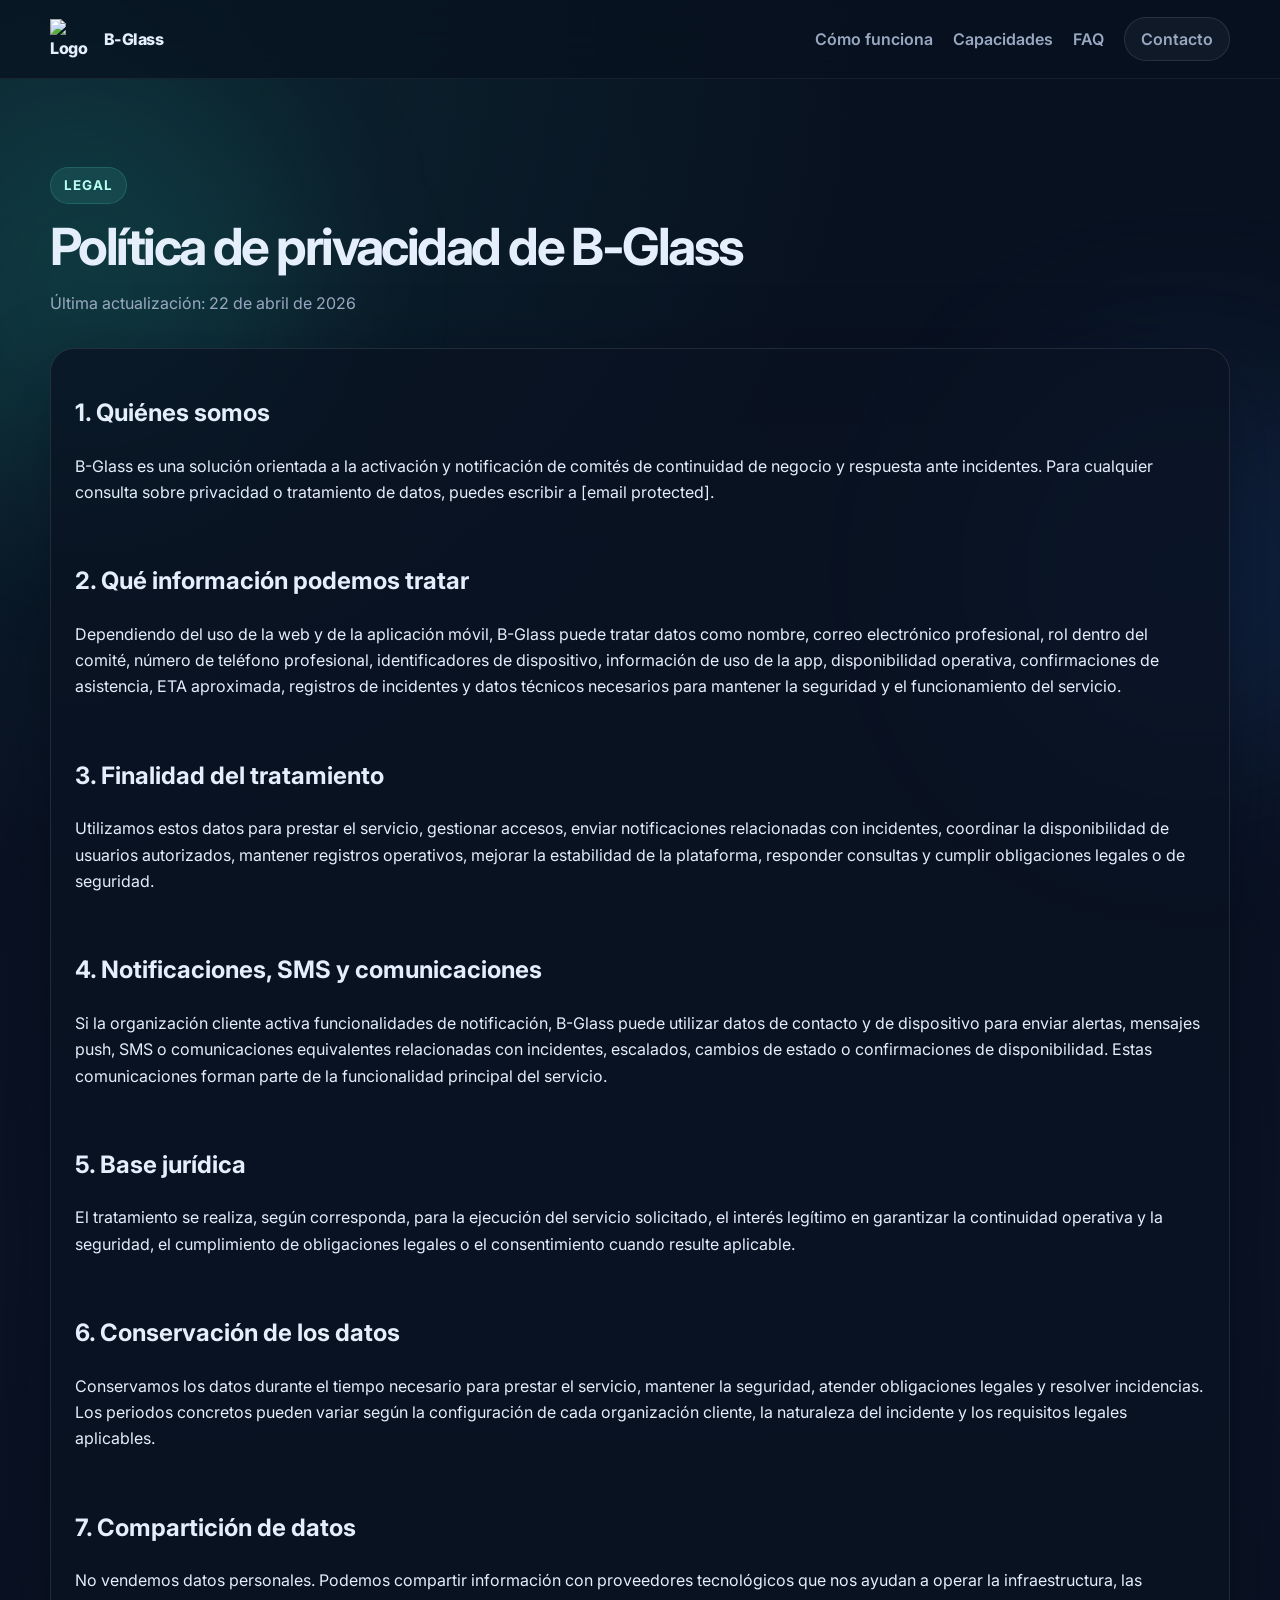
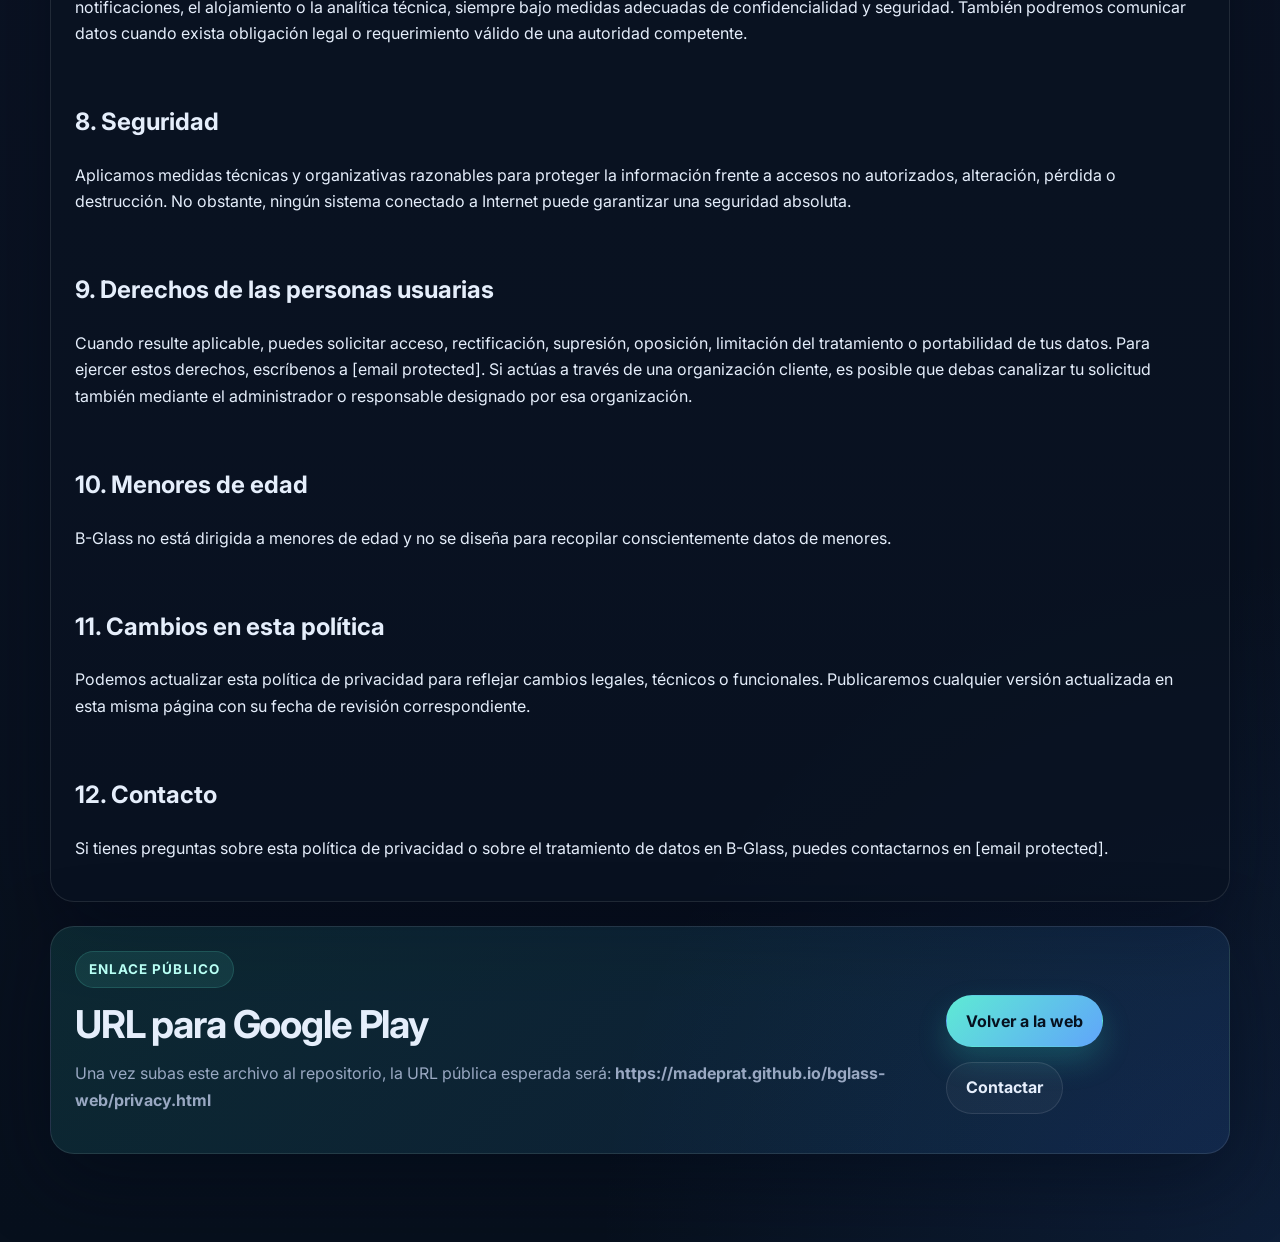
==== privacy.html @ fe754c95 "Add files via upload" ====
<!DOCTYPE html>
<html lang="es">
  <head>
    <meta charset="UTF-8" />
    <meta name="viewport" content="width=device-width, initial-scale=1.0" />
    <title>Política de privacidad | B-Glass</title>
    <meta
      name="description"
      content="Política de privacidad de B-Glass para la web y la aplicación móvil."
    />
    <meta name="theme-color" content="#0f172a" />
    <link rel="icon" type="image/svg+xml" href="assets/favicon.svg" />
    <link rel="preconnect" href="https://fonts.googleapis.com" />
    <link rel="preconnect" href="https://fonts.gstatic.com" crossorigin />
    <link
      href="https://fonts.googleapis.com/css2?family=Inter:wght@400;500;600;700;800&display=swap"
      rel="stylesheet"
    />
    <link rel="stylesheet" href="styles.css" />
  </head>
  <body>
    <div class="bg-orb orb-1"></div>
    <div class="bg-orb orb-2"></div>

    <header class="site-header">
      <div class="container nav-wrap">
        <a class="brand" href="index.html#inicio" aria-label="Ir al inicio">
          <img src="assets/logo-bglass.svg" alt="Logo de B-Glass" />
          <span>B-Glass</span>
        </a>
        <nav class="site-nav" style="display:flex;">
          <a href="index.html#como-funciona">Cómo funciona</a>
          <a href="index.html#capacidades">Capacidades</a>
          <a href="index.html#faq">FAQ</a>
          <a class="btn btn-sm btn-outline" href="/cdn-cgi/l/email-protection#97fff2eeb9f5f0fbf6e4e4d7f0faf6fefbb9f4f8faa8e4e2f5fdf2f4e3aad4f8f9e4e2fbe3f6b2a5a7d5bad0fbf6e4e4">Contacto</a>
        </nav>
      </div>
    </header>

    <main>
      <section class="section">
        <div class="container">
          <div class="section-head">
            <span class="eyebrow">Legal</span>
            <h1 style="margin:0; line-height:1.05; letter-spacing:-0.05em; font-size:clamp(2.5rem,4vw,4.4rem);">Política de privacidad de B-Glass</h1>
            <p>Última actualización: 22 de abril de 2026</p>
          </div>

          <div class="surface" style="padding:1.5rem; display:grid; gap:1.25rem;">
            <section>
              <h2>1. Quiénes somos</h2>
              <p>
                B-Glass es una solución orientada a la activación y notificación de comités de continuidad de negocio y respuesta ante incidentes. Para cualquier consulta sobre privacidad o tratamiento de datos, puedes escribir a <a href="/cdn-cgi/l/email-protection#a2cac7db8cc0c5cec3d1d1e2c5cfc3cbce8cc1cdcf"><span class="__cf_email__" data-cfemail="3e565b47105c59525f4d4d7e59535f5752105d5153">[email&#160;protected]</span></a>.
              </p>
            </section>

            <section>
              <h2>2. Qué información podemos tratar</h2>
              <p>
                Dependiendo del uso de la web y de la aplicación móvil, B-Glass puede tratar datos como nombre, correo electrónico profesional, rol dentro del comité, número de teléfono profesional, identificadores de dispositivo, información de uso de la app, disponibilidad operativa, confirmaciones de asistencia, ETA aproximada, registros de incidentes y datos técnicos necesarios para mantener la seguridad y el funcionamiento del servicio.
              </p>
            </section>

            <section>
              <h2>3. Finalidad del tratamiento</h2>
              <p>
                Utilizamos estos datos para prestar el servicio, gestionar accesos, enviar notificaciones relacionadas con incidentes, coordinar la disponibilidad de usuarios autorizados, mantener registros operativos, mejorar la estabilidad de la plataforma, responder consultas y cumplir obligaciones legales o de seguridad.
              </p>
            </section>

            <section>
              <h2>4. Notificaciones, SMS y comunicaciones</h2>
              <p>
                Si la organización cliente activa funcionalidades de notificación, B-Glass puede utilizar datos de contacto y de dispositivo para enviar alertas, mensajes push, SMS o comunicaciones equivalentes relacionadas con incidentes, escalados, cambios de estado o confirmaciones de disponibilidad. Estas comunicaciones forman parte de la funcionalidad principal del servicio.
              </p>
            </section>

            <section>
              <h2>5. Base jurídica</h2>
              <p>
                El tratamiento se realiza, según corresponda, para la ejecución del servicio solicitado, el interés legítimo en garantizar la continuidad operativa y la seguridad, el cumplimiento de obligaciones legales o el consentimiento cuando resulte aplicable.
              </p>
            </section>

            <section>
              <h2>6. Conservación de los datos</h2>
              <p>
                Conservamos los datos durante el tiempo necesario para prestar el servicio, mantener la seguridad, atender obligaciones legales y resolver incidencias. Los periodos concretos pueden variar según la configuración de cada organización cliente, la naturaleza del incidente y los requisitos legales aplicables.
              </p>
            </section>

            <section>
              <h2>7. Compartición de datos</h2>
              <p>
                No vendemos datos personales. Podemos compartir información con proveedores tecnológicos que nos ayudan a operar la infraestructura, las notificaciones, el alojamiento o la analítica técnica, siempre bajo medidas adecuadas de confidencialidad y seguridad. También podremos comunicar datos cuando exista obligación legal o requerimiento válido de una autoridad competente.
              </p>
            </section>

            <section>
              <h2>8. Seguridad</h2>
              <p>
                Aplicamos medidas técnicas y organizativas razonables para proteger la información frente a accesos no autorizados, alteración, pérdida o destrucción. No obstante, ningún sistema conectado a Internet puede garantizar una seguridad absoluta.
              </p>
            </section>

            <section>
              <h2>9. Derechos de las personas usuarias</h2>
              <p>
                Cuando resulte aplicable, puedes solicitar acceso, rectificación, supresión, oposición, limitación del tratamiento o portabilidad de tus datos. Para ejercer estos derechos, escríbenos a <a href="/cdn-cgi/l/email-protection#82eae7fbace0e5eee3f1f1c2e5efe3ebeeace1edef"><span class="__cf_email__" data-cfemail="fb939e82d5999c979a8888bb9c969a9297d5989496">[email&#160;protected]</span></a>. Si actúas a través de una organización cliente, es posible que debas canalizar tu solicitud también mediante el administrador o responsable designado por esa organización.
              </p>
            </section>

            <section>
              <h2>10. Menores de edad</h2>
              <p>
                B-Glass no está dirigida a menores de edad y no se diseña para recopilar conscientemente datos de menores.
              </p>
            </section>

            <section>
              <h2>11. Cambios en esta política</h2>
              <p>
                Podemos actualizar esta política de privacidad para reflejar cambios legales, técnicos o funcionales. Publicaremos cualquier versión actualizada en esta misma página con su fecha de revisión correspondiente.
              </p>
            </section>

            <section>
              <h2>12. Contacto</h2>
              <p>
                Si tienes preguntas sobre esta política de privacidad o sobre el tratamiento de datos en B-Glass, puedes contactarnos en <a href="/cdn-cgi/l/email-protection#87efe2fea9e5e0ebe6f4f4c7e0eae6eeeba9e4e8ea"><span class="__cf_email__" data-cfemail="204845590e42474c41535360474d41494c0e434f4d">[email&#160;protected]</span></a>.
              </p>
            </section>
          </div>

          <div class="cta-panel surface" style="margin-top:1.5rem;">
            <div>
              <span class="eyebrow">Enlace público</span>
              <h2>URL para Google Play</h2>
              <p>
                Una vez subas este archivo al repositorio, la URL pública esperada será: <strong>https://madeprat.github.io/bglass-web/privacy.html</strong>
              </p>
            </div>
            <div class="cta-actions">
              <a class="btn btn-primary" href="index.html">Volver a la web</a>
              <a class="btn btn-secondary" href="/cdn-cgi/l/email-protection#5b333e2275393c373a28281b3c363a32377538343664282e39313e382f66183435282e372f3a7e696b3f3e7e696b2b29322d3a38323f3a3f7e696b19761c373a2828">Contactar</a>
            </div>
          </div>
        </div>
      </section>
    </main>
  <script data-cfasync="false" src="/cdn-cgi/scripts/5c5dd728/cloudflare-static/email-decode.min.js"></script></body>
</html>
---- styles.css ----
:root {
  --bg: #07111f;
  --bg-soft: #0b1628;
  --surface: rgba(10, 19, 34, 0.78);
  --surface-strong: rgba(9, 17, 30, 0.95);
  --surface-soft: rgba(255, 255, 255, 0.04);
  --border: rgba(255, 255, 255, 0.1);
  --text: #e5eefb;
  --muted: #99a8c2;
  --primary: #5eead4;
  --primary-strong: #2dd4bf;
  --green-soft: rgba(74, 222, 128, 0.1);
  --red-soft: rgba(248, 113, 113, 0.1);
  --red: #f87171;
  --yellow: #fbbf24;
  --shadow: 0 24px 80px rgba(2, 8, 23, 0.45);
  --radius: 24px;
  --radius-sm: 16px;
  --max: 1180px;
}

* {
  box-sizing: border-box;
}

html {
  scroll-behavior: smooth;
}

body {
  margin: 0;
  font-family: "Inter", system-ui, -apple-system, BlinkMacSystemFont, "Segoe UI", sans-serif;
  background:
    radial-gradient(circle at top left, rgba(45, 212, 191, 0.12), transparent 28%),
    radial-gradient(circle at bottom right, rgba(59, 130, 246, 0.12), transparent 22%),
    linear-gradient(180deg, #08111f 0%, #0b1324 44%, #07101d 100%);
  color: var(--text);
  line-height: 1.65;
}

a {
  color: inherit;
  text-decoration: none;
}

img {
  display: block;
  max-width: 100%;
}

.container {
  width: min(calc(100% - 2rem), var(--max));
  margin: 0 auto;
}

.section {
  padding: 5.5rem 0;
  position: relative;
  z-index: 1;
}

.section-compact {
  padding-top: 1rem;
  padding-bottom: 1.5rem;
}

.alt-bg {
  background: linear-gradient(180deg, rgba(255, 255, 255, 0.02), rgba(255, 255, 255, 0));
}

.site-header {
  position: sticky;
  top: 0;
  z-index: 30;
  backdrop-filter: blur(18px);
  background: rgba(7, 17, 31, 0.72);
  border-bottom: 1px solid rgba(255, 255, 255, 0.06);
}

.nav-wrap {
  min-height: 78px;
  display: flex;
  align-items: center;
  justify-content: space-between;
  gap: 1rem;
}

.brand {
  display: inline-flex;
  align-items: center;
  gap: 0.85rem;
  font-weight: 800;
  letter-spacing: -0.03em;
}

.brand img {
  width: 40px;
  height: 40px;
}

.site-nav {
  display: flex;
  align-items: center;
  gap: 1.25rem;
}

.site-nav a {
  color: var(--muted);
  font-weight: 600;
  transition: color 0.2s ease;
}

.site-nav a:hover,
.site-nav a:focus-visible {
  color: var(--text);
}

.nav-toggle {
  display: none;
  width: 48px;
  height: 48px;
  padding: 0;
  border: 1px solid var(--border);
  border-radius: 14px;
  background: rgba(255, 255, 255, 0.04);
  cursor: pointer;
}

.nav-toggle span {
  display: block;
  width: 20px;
  height: 2px;
  border-radius: 999px;
  background: var(--text);
  margin: 4px auto;
}

.hero {
  padding-top: 4.5rem;
}

.hero-grid {
  display: grid;
  grid-template-columns: 1.15fr 0.95fr;
  gap: 2rem;
  align-items: center;
}

.eyebrow {
  display: inline-flex;
  align-items: center;
  gap: 0.4rem;
  margin-bottom: 1rem;
  padding: 0.4rem 0.8rem;
  background: rgba(94, 234, 212, 0.1);
  border: 1px solid rgba(94, 234, 212, 0.16);
  border-radius: 999px;
  color: #b8fff4;
  font-size: 0.84rem;
  font-weight: 700;
  text-transform: uppercase;
  letter-spacing: 0.08em;
}

.hero h1,
.section-head h2,
.split-grid h2,
.cta-panel h2 {
  margin: 0;
  line-height: 1.05;
  letter-spacing: -0.05em;
}

.hero h1 {
  font-size: clamp(3rem, 5vw, 5.5rem);
  max-width: 11ch;
}

.hero-text,
.section-head p,
.split-grid p,
.cta-panel p,
.feature-card p,
.step-card p,
.comparison p,
.faq-list p,
.trust-row p,
.statement-card p {
  color: var(--muted);
}

.hero-text {
  margin: 1.35rem 0 0;
  font-size: 1.12rem;
  max-width: 60ch;
}

.hero-actions,
.cta-actions {
  display: flex;
  flex-wrap: wrap;
  gap: 0.9rem;
  margin-top: 1.8rem;
}

.btn {
  display: inline-flex;
  align-items: center;
  justify-content: center;
  min-height: 52px;
  padding: 0 1.2rem;
  border-radius: 999px;
  border: 1px solid transparent;
  font-weight: 700;
  transition: transform 0.2s ease, box-shadow 0.2s ease, border-color 0.2s ease, background 0.2s ease;
}

.btn:hover,
.btn:focus-visible {
  transform: translateY(-2px);
}

.btn-primary {
  background: linear-gradient(135deg, var(--primary) 0%, #60a5fa 100%);
  color: #06111f;
  box-shadow: 0 14px 30px rgba(45, 212, 191, 0.22);
}

.btn-secondary,
.btn-outline {
  background: rgba(255, 255, 255, 0.04);
  border-color: var(--border);
  color: var(--text);
}

.btn-sm {
  min-height: 44px;
  padding-inline: 1rem;
}

.hero-bullets,
.checklist,
.comparison ul,
.footer-links,
.faq-list,
.features-grid,
.steps-grid {
  list-style: none;
  padding: 0;
  margin: 0;
}

.hero-bullets {
  display: flex;
  flex-wrap: wrap;
  gap: 0.75rem;
  margin-top: 1.4rem;
}

.hero-bullets li {
  padding: 0.6rem 0.9rem;
  border: 1px solid rgba(255, 255, 255, 0.08);
  border-radius: 999px;
  background: rgba(255, 255, 255, 0.04);
  color: #dce9fb;
  font-weight: 600;
}

.surface {
  background: var(--surface);
  border: 1px solid var(--border);
  border-radius: var(--radius);
  box-shadow: var(--shadow);
}

.soft {
  background: linear-gradient(180deg, rgba(255, 255, 255, 0.04), rgba(255, 255, 255, 0.02));
}

.hero-card,
.cta-panel,
.statement-card,
.checklist-card {
  padding: 1.5rem;
}

.surface-header {
  display: flex;
  flex-wrap: wrap;
  gap: 0.6rem;
  margin-bottom: 1rem;
}

.pill {
  display: inline-flex;
  align-items: center;
  min-height: 34px;
  padding: 0.35rem 0.8rem;
  border-radius: 999px;
  font-size: 0.85rem;
  font-weight: 700;
}

.pill-green {
  background: var(--green-soft);
  color: #86efac;
  border: 1px solid rgba(134, 239, 172, 0.2);
}

.pill-red {
  background: var(--red-soft);
  color: #fca5a5;
  border: 1px solid rgba(252, 165, 165, 0.2);
}

.comparison-grid {
  display: grid;
  grid-template-columns: repeat(2, minmax(0, 1fr));
  gap: 1rem;
}

.comparison {
  min-height: 100%;
  padding: 1.35rem;
  border-radius: 20px;
}

.comparison-positive {
  background: linear-gradient(180deg, rgba(74, 222, 128, 0.12), rgba(74, 222, 128, 0.04));
  border: 1px solid rgba(134, 239, 172, 0.16);
}

.comparison-negative {
  background: linear-gradient(180deg, rgba(248, 113, 113, 0.12), rgba(248, 113, 113, 0.04));
  border: 1px solid rgba(252, 165, 165, 0.16);
}

.comparison h3,
.feature-card h3,
.step-card h3,
.statement-card h3,
.checklist-card h3,
.cta-panel h2,
.faq-list summary {
  margin-top: 0;
  letter-spacing: -0.03em;
}

.comparison ul li,
.checklist li {
  position: relative;
  padding-left: 1.5rem;
  margin-top: 0.75rem;
  color: #dfe8f7;
}

.comparison-positive ul li::before,
.checklist li::before {
  content: "✓";
  position: absolute;
  left: 0;
  color: #86efac;
  font-weight: 800;
}

.comparison-negative ul li::before {
  content: "✕";
  position: absolute;
  left: 0;
  color: #fca5a5;
  font-weight: 800;
}

.trust-row {
  display: grid;
  grid-template-columns: repeat(3, minmax(0, 1fr));
  gap: 1rem;
  padding: 1.25rem;
}

.trust-row strong {
  display: block;
  font-size: 1rem;
  margin-bottom: 0.35rem;
}

.section-head {
  max-width: 720px;
  margin-bottom: 2rem;
}

.section-head h2,
.split-grid h2,
.cta-panel h2 {
  font-size: clamp(2rem, 3vw, 3.35rem);
}

.steps-grid,
.features-grid {
  display: grid;
  grid-template-columns: repeat(2, minmax(0, 1fr));
  gap: 1rem;
}

.step-card,
.feature-card {
  padding: 1.35rem;
}

.step-number {
  display: inline-flex;
  align-items: center;
  justify-content: center;
  width: 56px;
  height: 56px;
  border-radius: 18px;
  background: linear-gradient(135deg, rgba(94, 234, 212, 0.16), rgba(96, 165, 250, 0.16));
  color: #d9fbff;
  font-weight: 800;
  letter-spacing: 0.08em;
  margin-bottom: 1rem;
}

.split-grid {
  display: grid;
  grid-template-columns: repeat(2, minmax(0, 1fr));
  gap: 2rem;
  align-items: center;
}

.reverse {
  direction: rtl;
}

.reverse > * {
  direction: ltr;
}

.statement-head {
  display: inline-flex;
  margin-bottom: 1rem;
  padding: 0.4rem 0.75rem;
  border-radius: 999px;
  background: rgba(251, 191, 36, 0.1);
  border: 1px solid rgba(251, 191, 36, 0.18);
  color: #fde68a;
  font-weight: 700;
}

.text-link {
  display: inline-flex;
  margin-top: 1.2rem;
  color: #b8fff4;
  font-weight: 700;
}

.faq-list {
  display: grid;
  gap: 0.85rem;
}

.faq-list details {
  padding: 1.2rem 1.25rem;
}

.faq-list summary {
  cursor: pointer;
  list-style: none;
  font-weight: 700;
}

.faq-list summary::-webkit-details-marker {
  display: none;
}

.faq-list details p {
  margin: 0.85rem 0 0;
}

.cta-panel {
  display: flex;
  align-items: center;
  justify-content: space-between;
  gap: 1.5rem;
  background: linear-gradient(135deg, rgba(45, 212, 191, 0.12), rgba(59, 130, 246, 0.12));
}

.site-footer {
  border-top: 1px solid rgba(255, 255, 255, 0.08);
  padding: 1.5rem 0 2rem;
}

.footer-wrap {
  display: grid;
  grid-template-columns: 1.2fr 1fr auto;
  gap: 1rem;
  align-items: center;
}

.footer-brand {
  margin-bottom: 0.4rem;
}

.footer-copy,
.footer-meta {
  color: var(--muted);
}

.footer-links {
  display: flex;
  justify-content: center;
  gap: 1.2rem;
  color: var(--muted);
  font-weight: 600;
}

.footer-meta {
  display: flex;
  flex-direction: column;
  align-items: flex-end;
  gap: 0.15rem;
}

.bg-orb {
  position: fixed;
  inset: auto;
  z-index: 0;
  width: 420px;
  height: 420px;
  border-radius: 999px;
  filter: blur(80px);
  pointer-events: none;
}

.orb-1 {
  top: 80px;
  left: -120px;
  background: rgba(45, 212, 191, 0.12);
}

.orb-2 {
  right: -120px;
  bottom: 120px;
  background: rgba(59, 130, 246, 0.12);
}

@media (max-width: 980px) {
  .hero-grid,
  .split-grid,
  .cta-panel,
  .footer-wrap,
  .trust-row,
  .steps-grid,
  .features-grid,
  .comparison-grid {
    grid-template-columns: 1fr;
  }

  .footer-links,
  .footer-meta {
    justify-content: flex-start;
    align-items: flex-start;
  }
}

@media (max-width: 840px) {
  .nav-toggle {
    display: inline-block;
  }

  .site-nav {
    position: absolute;
    top: calc(100% + 0.75rem);
    right: 1rem;
    left: 1rem;
    display: none;
    flex-direction: column;
    align-items: stretch;
    padding: 1rem;
    background: rgba(7, 17, 31, 0.95);
    border: 1px solid var(--border);
    border-radius: 20px;
    box-shadow: var(--shadow);
  }

  .site-nav.is-open {
    display: flex;
  }

  .site-nav .btn {
    width: 100%;
  }

  .hero {
    padding-top: 3rem;
  }

  .section {
    padding: 4rem 0;
  }
}

@media (max-width: 560px) {
  .container {
    width: min(calc(100% - 1.2rem), var(--max));
  }

  .hero h1 {
    font-size: 2.75rem;
  }

  .btn,
  .btn-sm {
    width: 100%;
  }

  .hero-actions,
  .cta-actions {
    flex-direction: column;
  }

  .hero-card,
  .step-card,
  .feature-card,
  .statement-card,
  .checklist-card,
  .cta-panel,
  .faq-list details {
    padding: 1.1rem;
  }
}
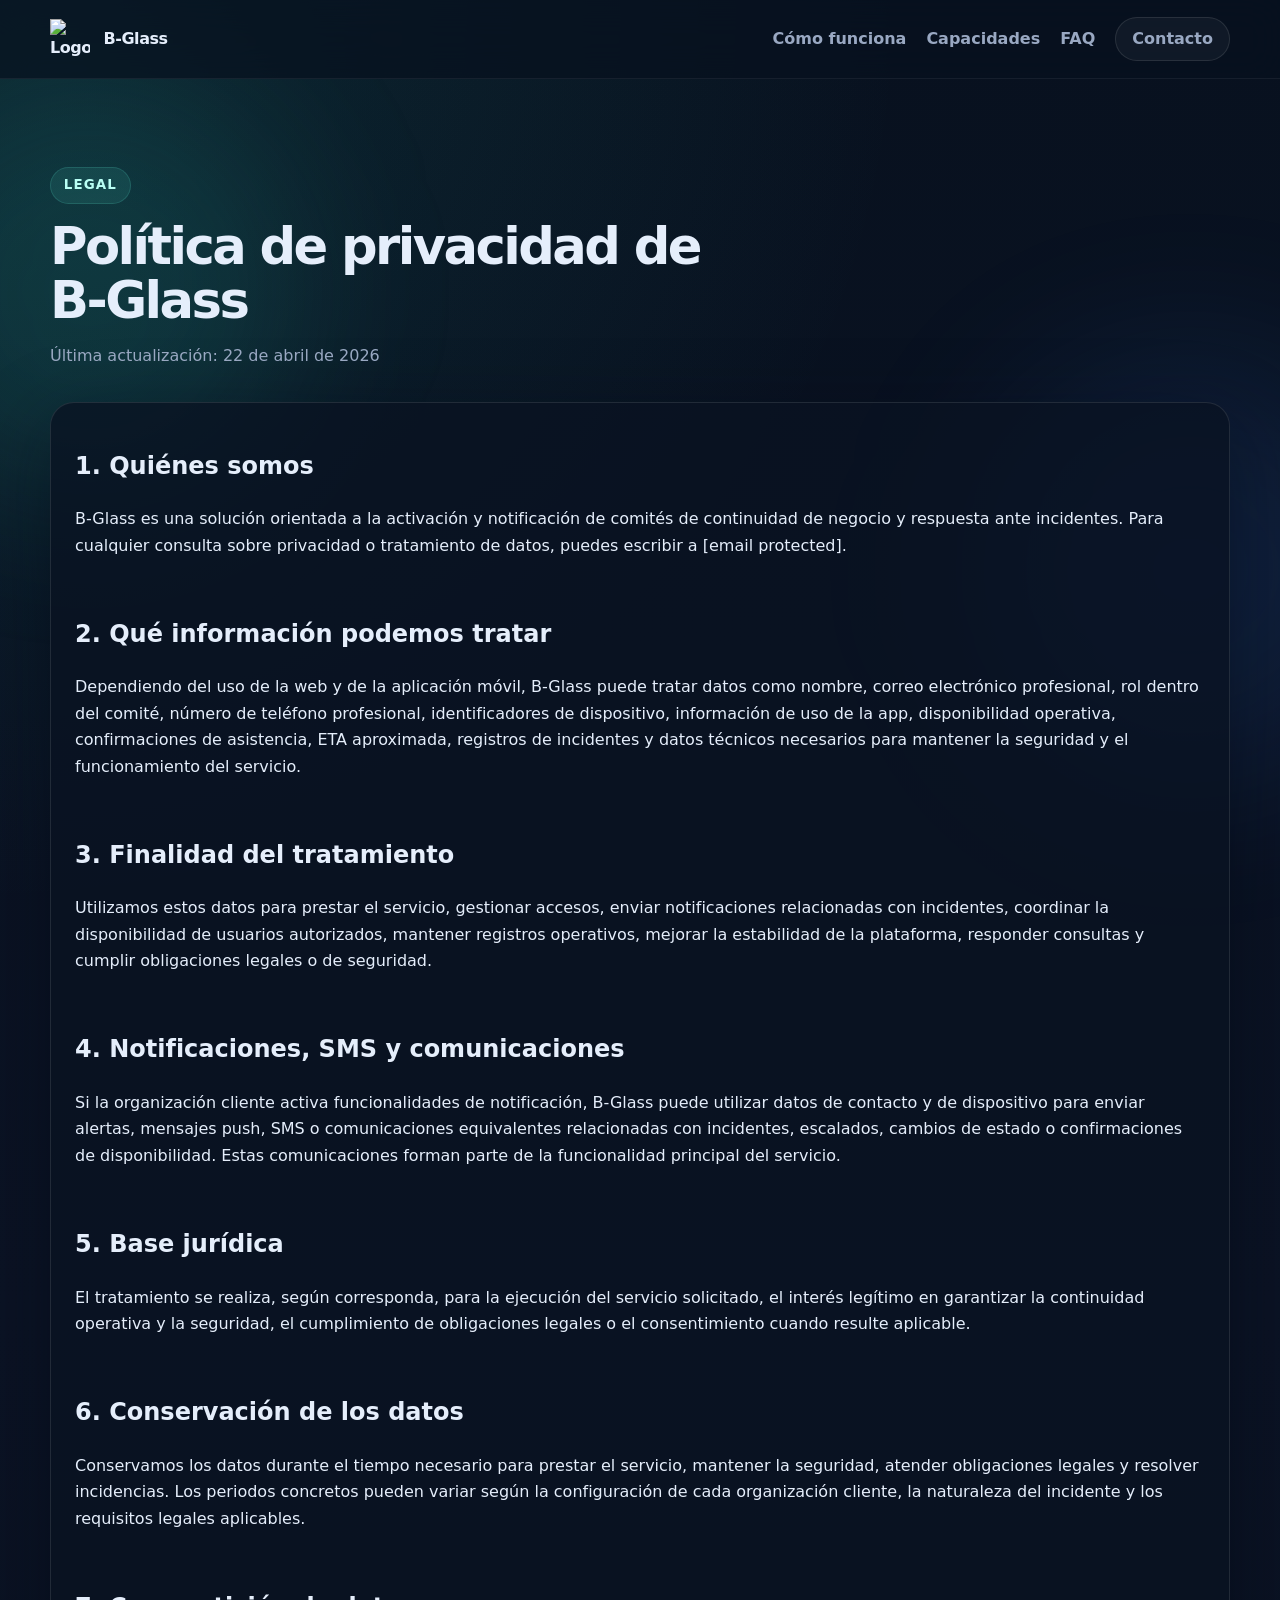
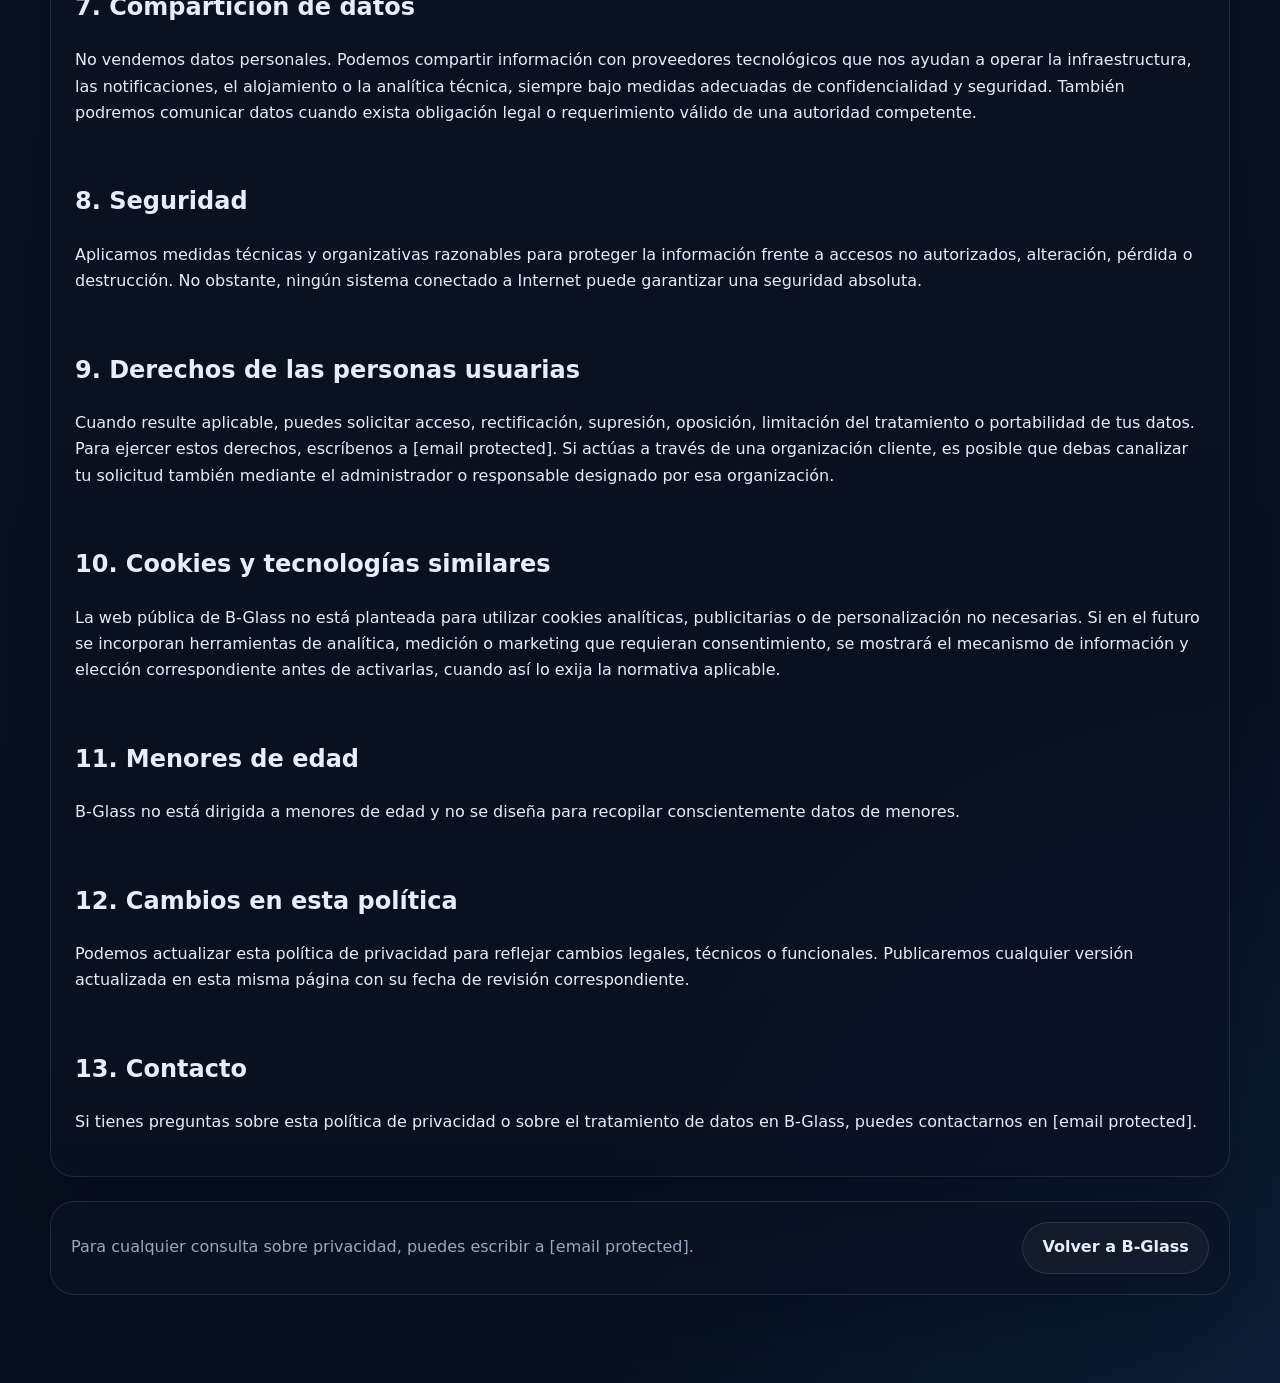
==== commit 8d215f04: "Update privacy.html" ====
--- a/privacy.html
+++ b/privacy.html
@@ -6,16 +6,10 @@
     <title>Política de privacidad | B-Glass</title>
     <meta
       name="description"
-      content="Política de privacidad de B-Glass para la web y la aplicación móvil."
+      content="Política de privacidad de B-Glass para su sitio web y aplicación móvil."
     />
     <meta name="theme-color" content="#0f172a" />
     <link rel="icon" type="image/svg+xml" href="assets/favicon.svg" />
-    <link rel="preconnect" href="https://fonts.googleapis.com" />
-    <link rel="preconnect" href="https://fonts.gstatic.com" crossorigin />
-    <link
-      href="https://fonts.googleapis.com/css2?family=Inter:wght@400;500;600;700;800&display=swap"
-      rel="stylesheet"
-    />
     <link rel="stylesheet" href="styles.css" />
   </head>
   <body>
@@ -32,7 +26,7 @@
           <a href="index.html#como-funciona">Cómo funciona</a>
           <a href="index.html#capacidades">Capacidades</a>
           <a href="index.html#faq">FAQ</a>
-          <a class="btn btn-sm btn-outline" href="/cdn-cgi/l/email-protection#97fff2eeb9f5f0fbf6e4e4d7f0faf6fefbb9f4f8faa8e4e2f5fdf2f4e3aad4f8f9e4e2fbe3f6b2a5a7d5bad0fbf6e4e4">Contacto</a>
+          <a class="btn btn-sm btn-outline" href="/cdn-cgi/l/email-protection#28404d51064a4f44495b5b684f45494144064b4745175b5d4a424d4b5c156b47465b5d445c490d1a186a056f44495b5b">Contacto</a>
         </nav>
       </div>
     </header>
@@ -50,7 +44,7 @@
             <section>
               <h2>1. Quiénes somos</h2>
               <p>
-                B-Glass es una solución orientada a la activación y notificación de comités de continuidad de negocio y respuesta ante incidentes. Para cualquier consulta sobre privacidad o tratamiento de datos, puedes escribir a <a href="/cdn-cgi/l/email-protection#a2cac7db8cc0c5cec3d1d1e2c5cfc3cbce8cc1cdcf"><span class="__cf_email__" data-cfemail="3e565b47105c59525f4d4d7e59535f5752105d5153">[email&#160;protected]</span></a>.
+                B-Glass es una solución orientada a la activación y notificación de comités de continuidad de negocio y respuesta ante incidentes. Para cualquier consulta sobre privacidad o tratamiento de datos, puedes escribir a <a href="/cdn-cgi/l/email-protection#036b667a2d61646f62707043646e626a6f2d606c6e"><span class="__cf_email__" data-cfemail="0e666b77206c69626f7d7d4e69636f6762206d6163">[email&#160;protected]</span></a>.
               </p>
             </section>
 
@@ -106,43 +100,45 @@
             <section>
               <h2>9. Derechos de las personas usuarias</h2>
               <p>
-                Cuando resulte aplicable, puedes solicitar acceso, rectificación, supresión, oposición, limitación del tratamiento o portabilidad de tus datos. Para ejercer estos derechos, escríbenos a <a href="/cdn-cgi/l/email-protection#82eae7fbace0e5eee3f1f1c2e5efe3ebeeace1edef"><span class="__cf_email__" data-cfemail="fb939e82d5999c979a8888bb9c969a9297d5989496">[email&#160;protected]</span></a>. Si actúas a través de una organización cliente, es posible que debas canalizar tu solicitud también mediante el administrador o responsable designado por esa organización.
+                Cuando resulte aplicable, puedes solicitar acceso, rectificación, supresión, oposición, limitación del tratamiento o portabilidad de tus datos. Para ejercer estos derechos, escríbenos a <a href="/cdn-cgi/l/email-protection#355d504c1b575259544646755258545c591b565a58"><span class="__cf_email__" data-cfemail="214944580f43464d40525261464c40484d0f424e4c">[email&#160;protected]</span></a>. Si actúas a través de una organización cliente, es posible que debas canalizar tu solicitud también mediante el administrador o responsable designado por esa organización.
               </p>
             </section>
 
             <section>
-              <h2>10. Menores de edad</h2>
+              <h2>10. Cookies y tecnologías similares</h2>
+              <p>
+                La web pública de B-Glass no está planteada para utilizar cookies analíticas, publicitarias o de personalización no necesarias. Si en el futuro se incorporan herramientas de analítica, medición o marketing que requieran consentimiento, se mostrará el mecanismo de información y elección correspondiente antes de activarlas, cuando así lo exija la normativa aplicable.
+              </p>
+            </section>
+
+            <section>
+              <h2>11. Menores de edad</h2>
               <p>
                 B-Glass no está dirigida a menores de edad y no se diseña para recopilar conscientemente datos de menores.
               </p>
             </section>
 
             <section>
-              <h2>11. Cambios en esta política</h2>
+              <h2>12. Cambios en esta política</h2>
               <p>
                 Podemos actualizar esta política de privacidad para reflejar cambios legales, técnicos o funcionales. Publicaremos cualquier versión actualizada en esta misma página con su fecha de revisión correspondiente.
               </p>
             </section>
 
             <section>
-              <h2>12. Contacto</h2>
+              <h2>13. Contacto</h2>
               <p>
-                Si tienes preguntas sobre esta política de privacidad o sobre el tratamiento de datos en B-Glass, puedes contactarnos en <a href="/cdn-cgi/l/email-protection#87efe2fea9e5e0ebe6f4f4c7e0eae6eeeba9e4e8ea"><span class="__cf_email__" data-cfemail="204845590e42474c41535360474d41494c0e434f4d">[email&#160;protected]</span></a>.
+                Si tienes preguntas sobre esta política de privacidad o sobre el tratamiento de datos en B-Glass, puedes contactarnos en <a href="/cdn-cgi/l/email-protection#08606d71266a6f64697b7b486f65696164266b6765"><span class="__cf_email__" data-cfemail="3b535e4215595c575a48487b5c565a525715585456">[email&#160;protected]</span></a>.
               </p>
             </section>
           </div>
 
-          <div class="cta-panel surface" style="margin-top:1.5rem;">
-            <div>
-              <span class="eyebrow">Enlace público</span>
-              <h2>URL para Google Play</h2>
-              <p>
-                Una vez subas este archivo al repositorio, la URL pública esperada será: <strong>https://madeprat.github.io/bglass-web/privacy.html</strong>
-              </p>
-            </div>
-            <div class="cta-actions">
-              <a class="btn btn-primary" href="index.html">Volver a la web</a>
-              <a class="btn btn-secondary" href="/cdn-cgi/l/email-protection#5b333e2275393c373a28281b3c363a32377538343664282e39313e382f66183435282e372f3a7e696b3f3e7e696b2b29322d3a38323f3a3f7e696b19761c373a2828">Contactar</a>
+          <div class="surface" style="margin-top:1.5rem; padding:1.25rem; display:flex; flex-wrap:wrap; align-items:center; justify-content:space-between; gap:1rem;">
+            <p style="margin:0; color:var(--muted);">
+              Para cualquier consulta sobre privacidad, puedes escribir a <a href="/cdn-cgi/l/email-protection#513934287f33363d30222211363c30383d7f323e3c"><span class="__cf_email__" data-cfemail="81e9e4f8afe3e6ede0f2f2c1e6ece0e8edafe2eeec">[email&#160;protected]</span></a>.
+            </p>
+            <div class="cta-actions" style="margin-top:0;">
+              <a class="btn btn-secondary" href="index.html">Volver a B-Glass</a>
             </div>
           </div>
         </div>
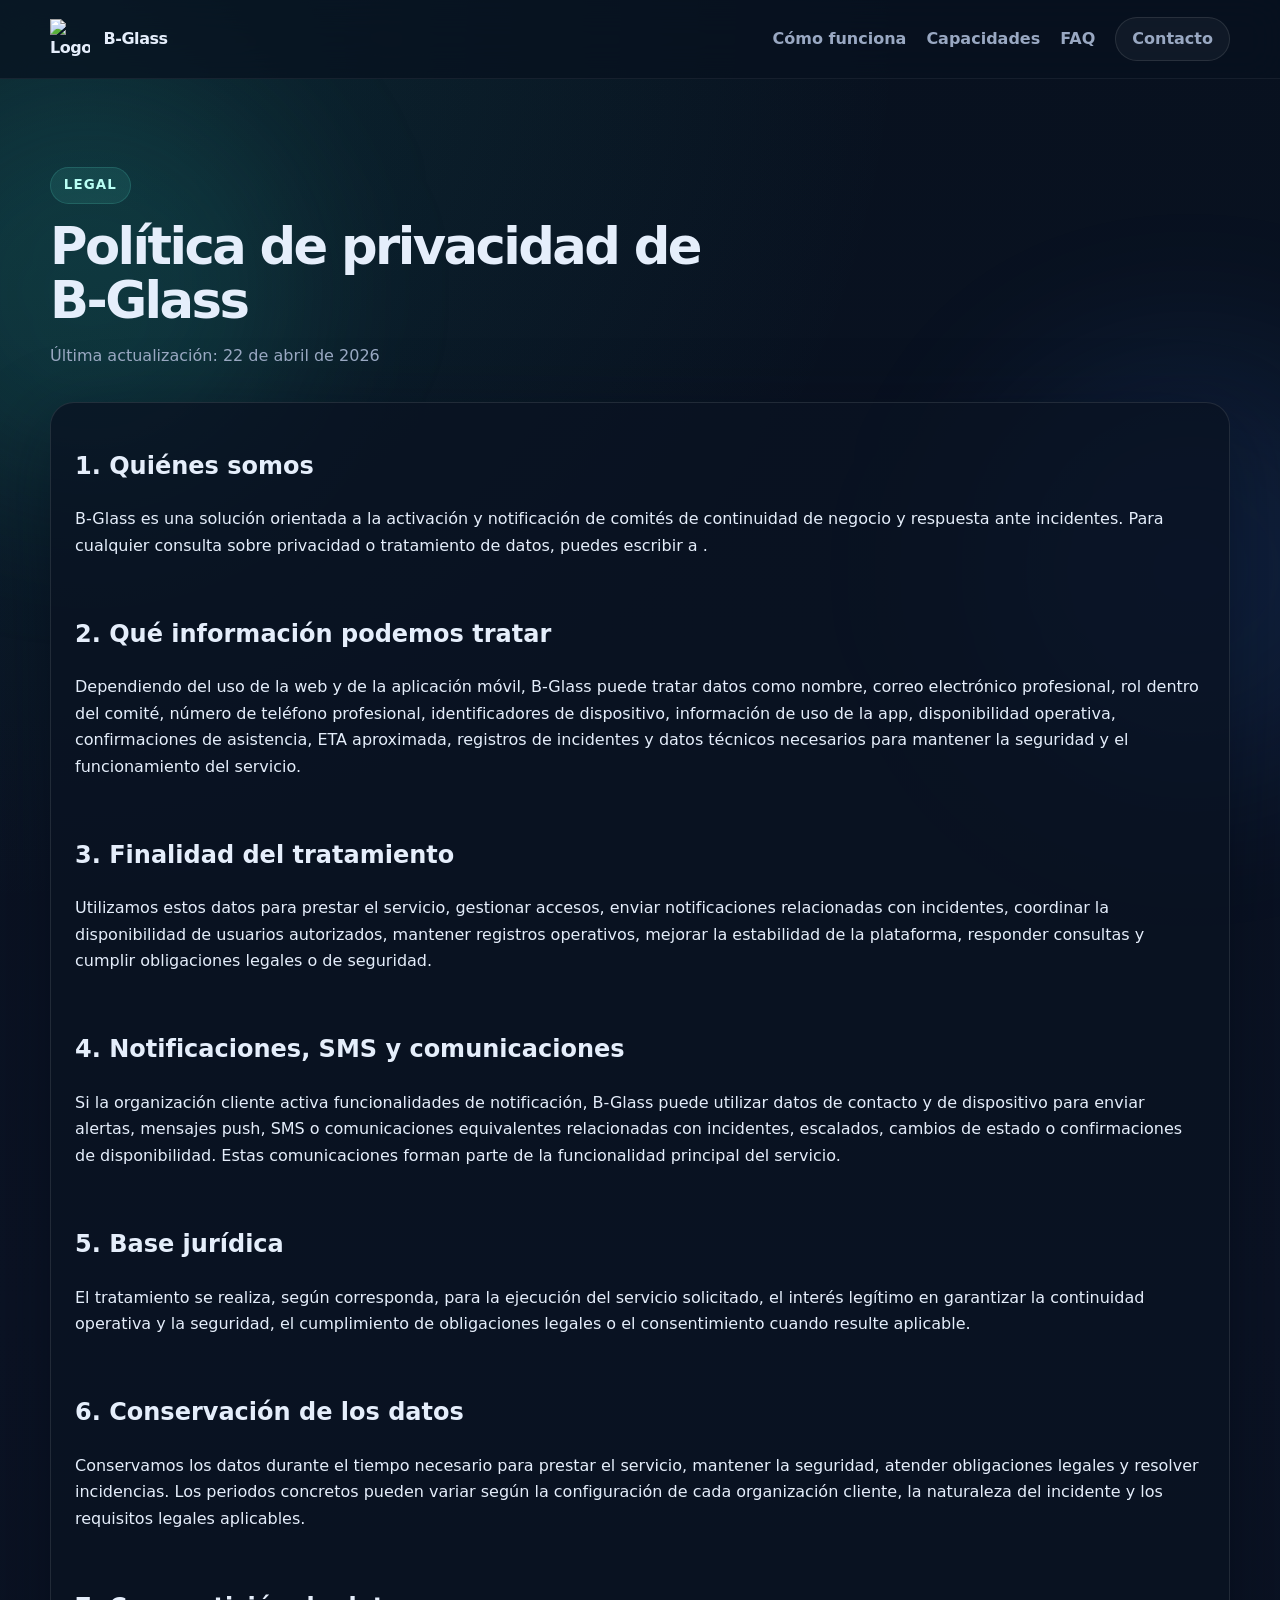
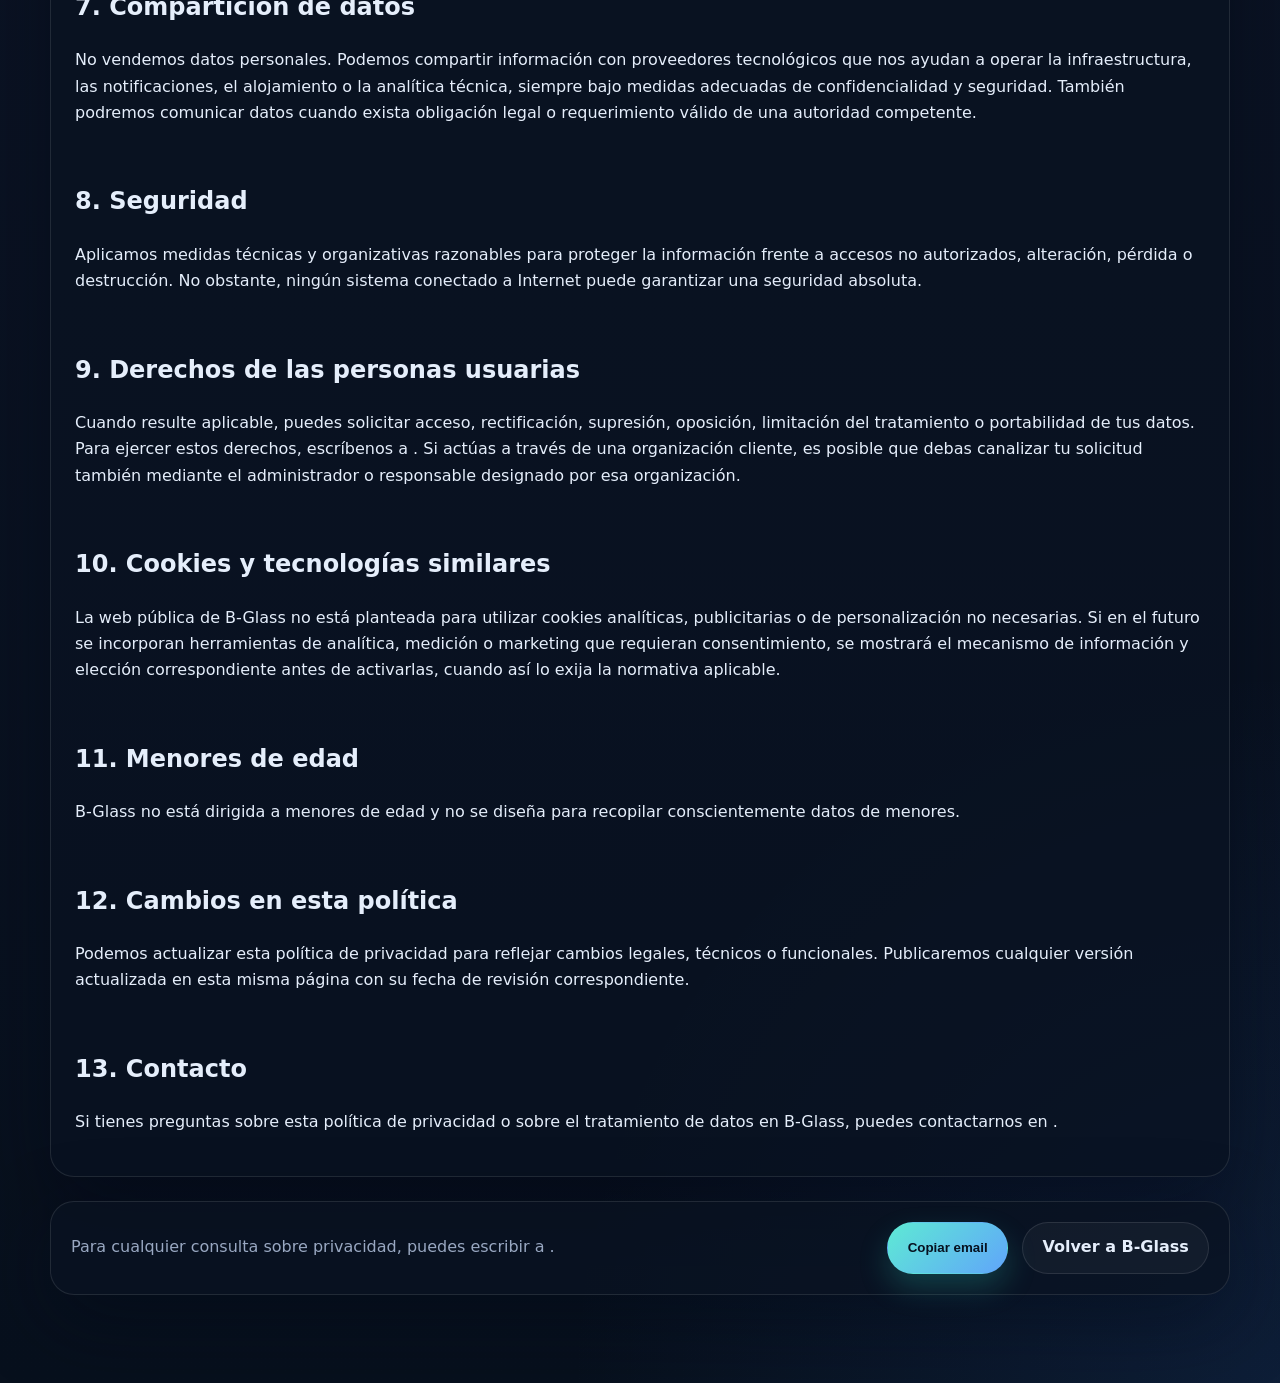
==== commit 64941574: "Update privacy.html" ====
--- a/privacy.html
+++ b/privacy.html
@@ -26,7 +26,7 @@
           <a href="index.html#como-funciona">Cómo funciona</a>
           <a href="index.html#capacidades">Capacidades</a>
           <a href="index.html#faq">FAQ</a>
-          <a class="btn btn-sm btn-outline" href="/cdn-cgi/l/email-protection#28404d51064a4f44495b5b684f45494144064b4745175b5d4a424d4b5c156b47465b5d445c490d1a186a056f44495b5b">Contacto</a>
+          <a class="btn btn-sm btn-outline" href="#contacto-privacidad">Contacto</a>
         </nav>
       </div>
     </header>
@@ -44,7 +44,7 @@
             <section>
               <h2>1. Quiénes somos</h2>
               <p>
-                B-Glass es una solución orientada a la activación y notificación de comités de continuidad de negocio y respuesta ante incidentes. Para cualquier consulta sobre privacidad o tratamiento de datos, puedes escribir a <a href="/cdn-cgi/l/email-protection#036b667a2d61646f62707043646e626a6f2d606c6e"><span class="__cf_email__" data-cfemail="0e666b77206c69626f7d7d4e69636f6762206d6163">[email&#160;protected]</span></a>.
+                B-Glass es una solución orientada a la activación y notificación de comités de continuidad de negocio y respuesta ante incidentes. Para cualquier consulta sobre privacidad o tratamiento de datos, puedes escribir a <span class="email-display" data-user="hey.bglass" data-domain="gmail.com"></span>.
               </p>
             </section>
 
@@ -100,7 +100,7 @@
             <section>
               <h2>9. Derechos de las personas usuarias</h2>
               <p>
-                Cuando resulte aplicable, puedes solicitar acceso, rectificación, supresión, oposición, limitación del tratamiento o portabilidad de tus datos. Para ejercer estos derechos, escríbenos a <a href="/cdn-cgi/l/email-protection#355d504c1b575259544646755258545c591b565a58"><span class="__cf_email__" data-cfemail="214944580f43464d40525261464c40484d0f424e4c">[email&#160;protected]</span></a>. Si actúas a través de una organización cliente, es posible que debas canalizar tu solicitud también mediante el administrador o responsable designado por esa organización.
+                Cuando resulte aplicable, puedes solicitar acceso, rectificación, supresión, oposición, limitación del tratamiento o portabilidad de tus datos. Para ejercer estos derechos, escríbenos a <span class="email-display" data-user="hey.bglass" data-domain="gmail.com"></span>. Si actúas a través de una organización cliente, es posible que debas canalizar tu solicitud también mediante el administrador o responsable designado por esa organización.
               </p>
             </section>
 
@@ -125,24 +125,26 @@
               </p>
             </section>
 
-            <section>
+            <section id="contacto-privacidad">
               <h2>13. Contacto</h2>
               <p>
-                Si tienes preguntas sobre esta política de privacidad o sobre el tratamiento de datos en B-Glass, puedes contactarnos en <a href="/cdn-cgi/l/email-protection#08606d71266a6f64697b7b486f65696164266b6765"><span class="__cf_email__" data-cfemail="3b535e4215595c575a48487b5c565a525715585456">[email&#160;protected]</span></a>.
+                Si tienes preguntas sobre esta política de privacidad o sobre el tratamiento de datos en B-Glass, puedes contactarnos en <span class="email-display" data-user="hey.bglass" data-domain="gmail.com"></span>.
               </p>
             </section>
           </div>
 
           <div class="surface" style="margin-top:1.5rem; padding:1.25rem; display:flex; flex-wrap:wrap; align-items:center; justify-content:space-between; gap:1rem;">
             <p style="margin:0; color:var(--muted);">
-              Para cualquier consulta sobre privacidad, puedes escribir a <a href="/cdn-cgi/l/email-protection#513934287f33363d30222211363c30383d7f323e3c"><span class="__cf_email__" data-cfemail="81e9e4f8afe3e6ede0f2f2c1e6ece0e8edafe2eeec">[email&#160;protected]</span></a>.
+              Para cualquier consulta sobre privacidad, puedes escribir a <span class="email-display" data-user="hey.bglass" data-domain="gmail.com"></span>.
             </p>
             <div class="cta-actions" style="margin-top:0;">
+              <button class="btn btn-primary copy-email-btn" type="button" data-user="hey.bglass" data-domain="gmail.com">Copiar email</button>
               <a class="btn btn-secondary" href="index.html">Volver a B-Glass</a>
             </div>
           </div>
         </div>
       </section>
     </main>
-  <script data-cfasync="false" src="/cdn-cgi/scripts/5c5dd728/cloudflare-static/email-decode.min.js"></script></body>
+    <script src="script.js"></script>
+  </body>
 </html>
